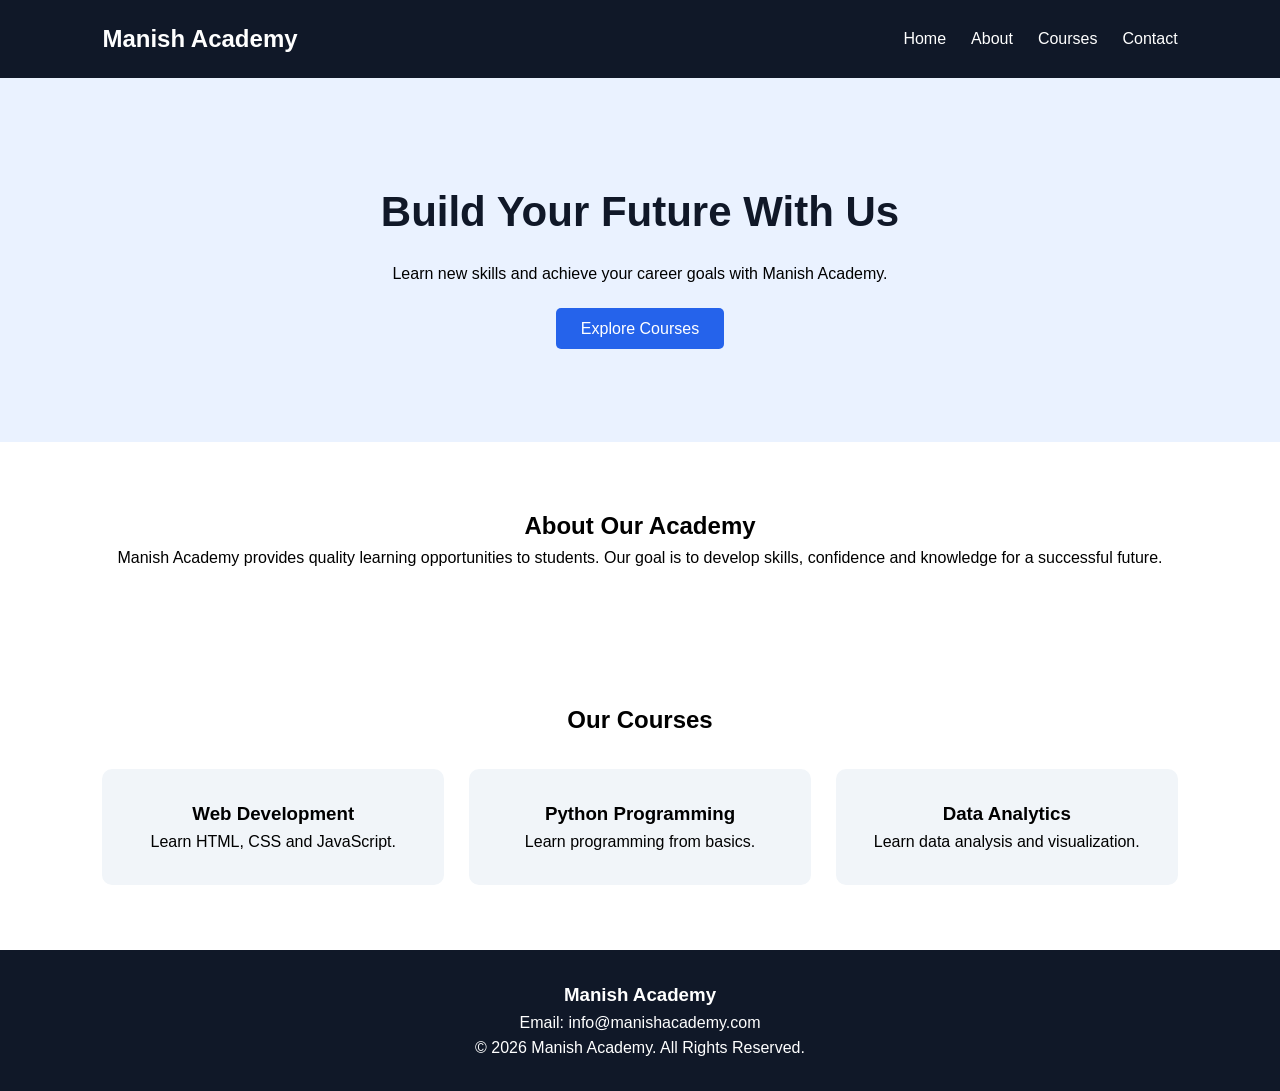
==== index.html @ f303ec6b "Add Web Development Level 1 Landing Page" ====
<!DOCTYPE html>
<html lang="en">
<head>
    <meta charset="UTF-8">
    <meta name="viewport" content="width=device-width, initial-scale=1.0">
    <title>Manish Academy</title>
    <link rel="stylesheet" href="style.css">
</head>
<body>

    <header>
        <nav class="navbar">
            <h2>Manish Academy</h2>
            <ul>
                <li><a href="#home">Home</a></li>
                <li><a href="#about">About</a></li>
                <li><a href="#courses">Courses</a></li>
                <li><a href="#contact">Contact</a></li>
            </ul>
        </nav>
    </header>

    <section class="hero" id="home">
        <h1>Build Your Future With Us</h1>
        <p>Learn new skills and achieve your career goals
           with Manish Academy.</p>
        <a href="#courses" class="btn">Explore Courses</a>
    </section>

    <section class="about" id="about">
        <h2>About Our Academy</h2>
        <p>
            Manish Academy provides quality learning
            opportunities to students. Our goal is to
            develop skills, confidence and knowledge
            for a successful future.
        </p>
    </section>

    <section class="courses" id="courses">
        <h2>Our Courses</h2>

        <div class="cards">
            <div class="card">
                <h3>Web Development</h3>
                <p>Learn HTML, CSS and JavaScript.</p>
            </div>

            <div class="card">
                <h3>Python Programming</h3>
                <p>Learn programming from basics.</p>
            </div>

            <div class="card">
                <h3>Data Analytics</h3>
                <p>Learn data analysis and visualization.</p>
            </div>
        </div>
    </section>

    <footer id="contact">
        <h3>Manish Academy</h3>
        <p>Email: info@manishacademy.com</p>
        <p>© 2026 Manish Academy. All Rights Reserved.</p>
    </footer>

</body>
</html>
---- style.css ----
* {
    margin: 0;
    padding: 0;
    box-sizing: border-box;
}

body {
    font-family: Arial, sans-serif;
    line-height: 1.6;
}

.navbar {
    background: #101828;
    color: white;
    padding: 20px 8%;
    display: flex;
    justify-content: space-between;
    align-items: center;
}

.navbar ul {
    display: flex;
    list-style: none;
    gap: 25px;
}

.navbar a {
    color: white;
    text-decoration: none;
}

.hero {
    background: #eaf2ff;
    text-align: center;
    padding: 100px 20px;
}

.hero h1 {
    font-size: 42px;
    color: #101828;
}

.hero p {
    margin: 15px 0 30px;
}

.btn {
    background: #2563eb;
    color: white;
    padding: 12px 25px;
    text-decoration: none;
    border-radius: 5px;
}

.about, .courses {
    padding: 65px 8%;
    text-align: center;
}

.cards {
    display: flex;
    gap: 25px;
    margin-top: 30px;
}

.card {
    flex: 1;
    padding: 30px 20px;
    background: #f1f5f9;
    border-radius: 10px;
}

footer {
    background: #101828;
    color: white;
    text-align: center;
    padding: 30px;
}

@media (max-width: 600px) {
    .navbar {
        flex-direction: column;
        gap: 15px;
    }

    .navbar ul {
        flex-wrap: wrap;
        justify-content: center;
        gap: 12px;
    }

    .hero h1 {
        font-size: 30px;
    }

    .cards {
        flex-direction: column;
    }
}
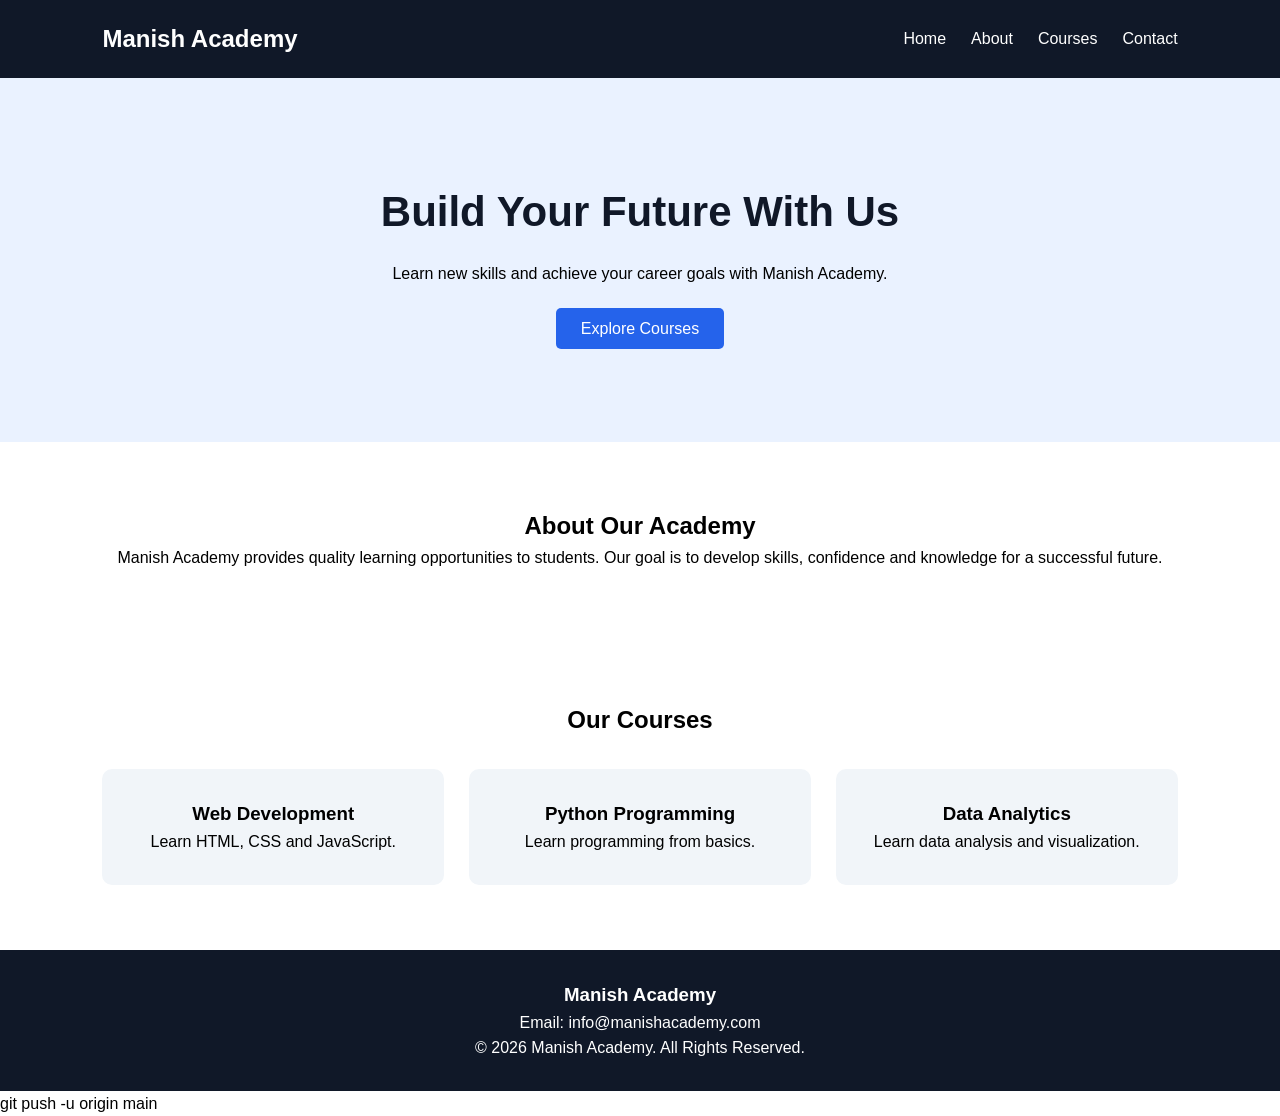
==== commit 034543e0: "Update landing page" ====
--- a/index.html
+++ b/index.html
@@ -67,3 +67,4 @@
 
 </body>
 </html>
+git push -u origin main
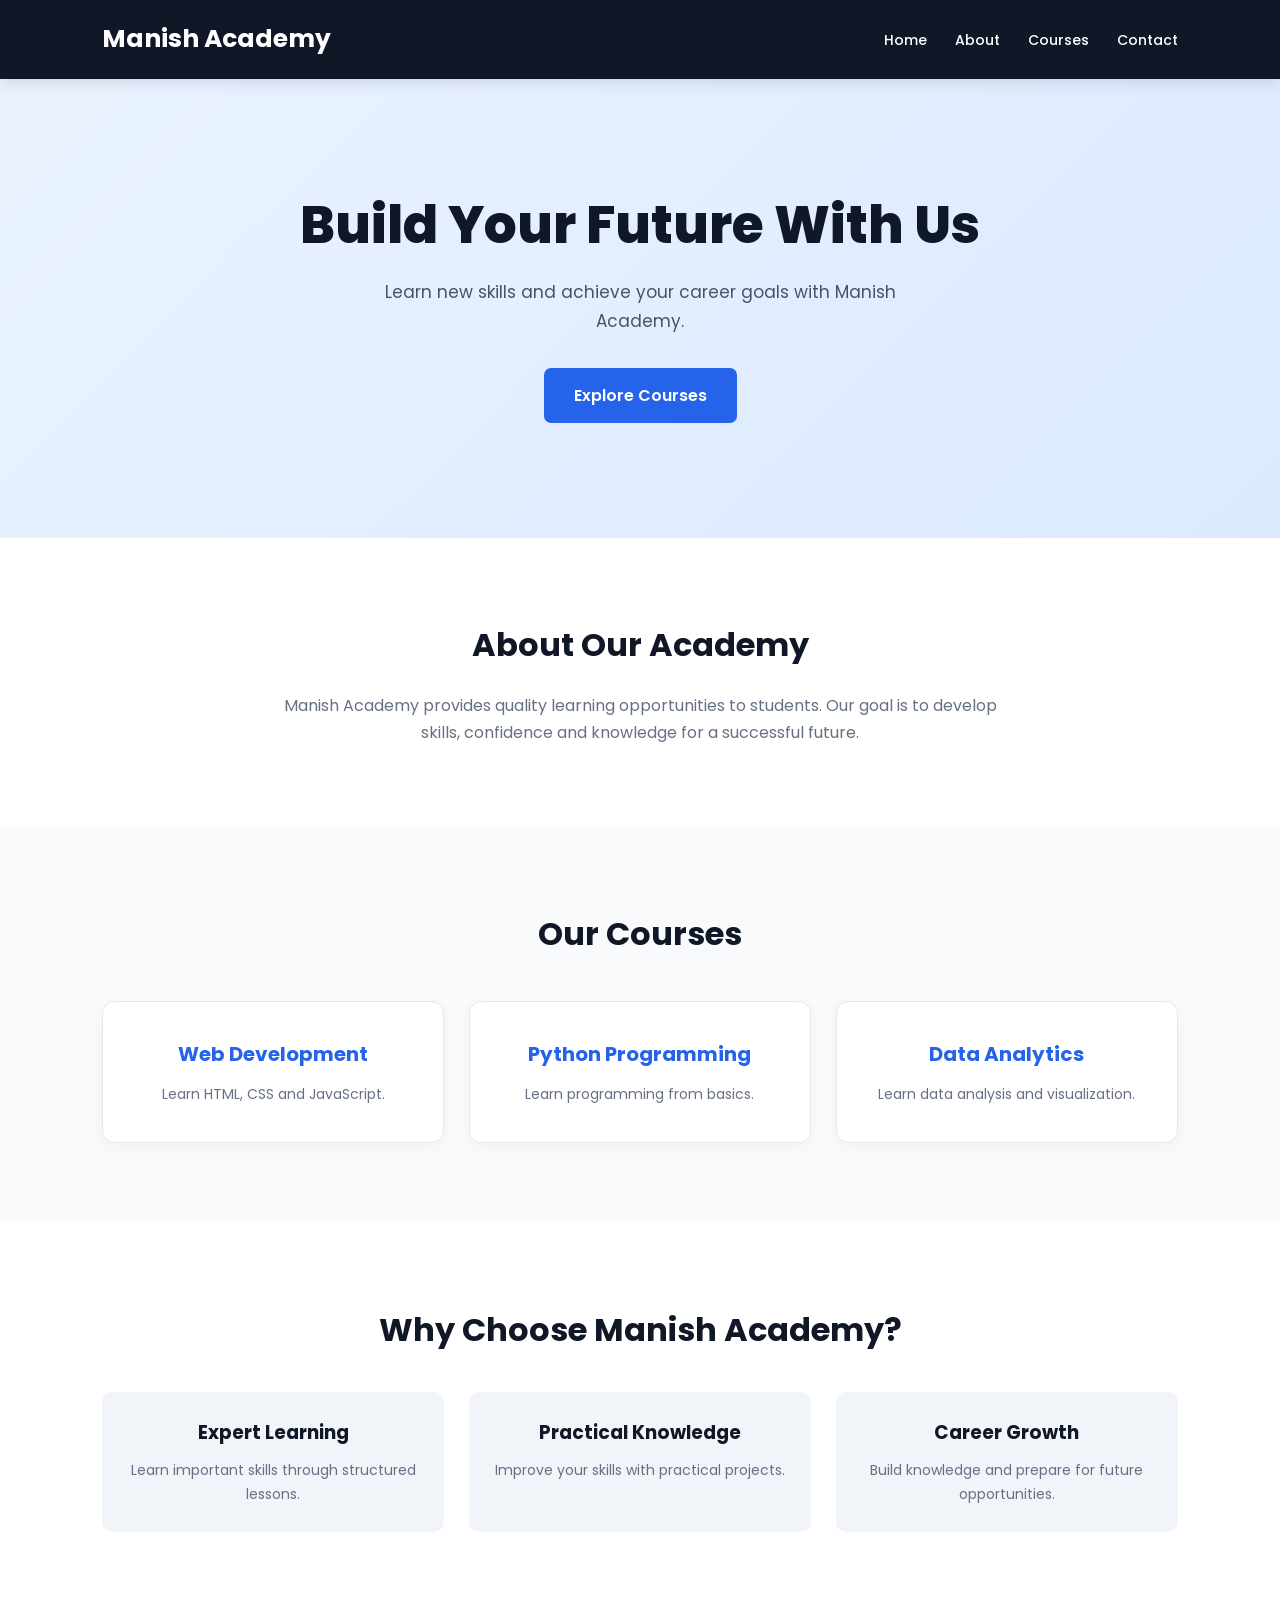
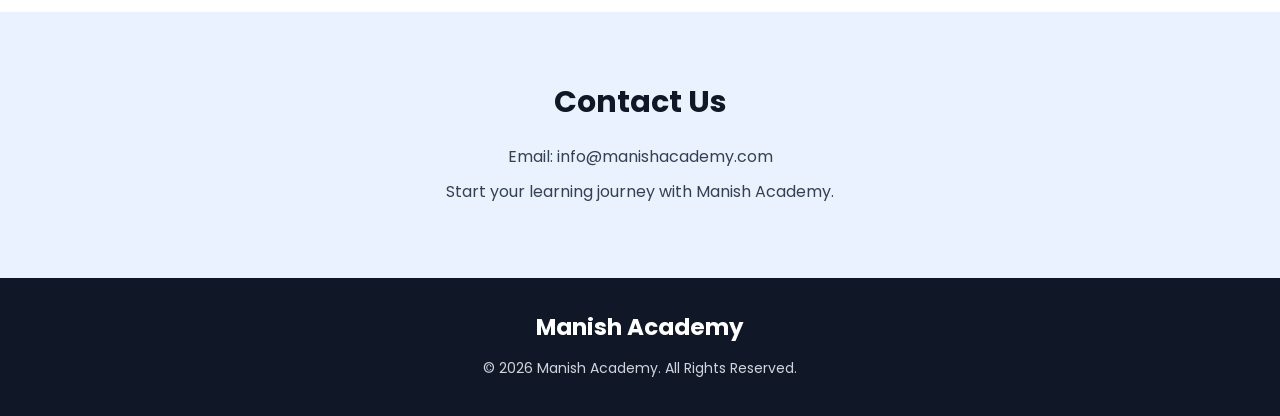
==== commit 20de2bba: "Improve landing page styling" ====
--- a/index.html
+++ b/index.html
@@ -59,12 +59,40 @@
         </div>
     </section>
 
-    <footer id="contact">
+        <!-- Why Choose Us Section -->
+    <section class="features">
+        <h2>Why Choose Manish Academy?</h2>
+
+        <div class="feature-list">
+            <div class="feature-item">
+                <h3>Expert Learning</h3>
+                <p>Learn important skills through structured lessons.</p>
+            </div>
+
+            <div class="feature-item">
+                <h3>Practical Knowledge</h3>
+                <p>Improve your skills with practical projects.</p>
+            </div>
+
+            <div class="feature-item">
+                <h3>Career Growth</h3>
+                <p>Build knowledge and prepare for future opportunities.</p>
+            </div>
+        </div>
+    </section>
+
+
+    <section class="contact" id="contact">
+        <h2>Contact Us</h2>
+        <p>Email: info@manishacademy.com</p>
+        <p>Start your learning journey with Manish Academy.</p>
+    </section>
+
+    <!-- Footer -->
+    <footer>
         <h3>Manish Academy</h3>
-        <p>Email: info@manishacademy.com</p>
         <p>© 2026 Manish Academy. All Rights Reserved.</p>
     </footer>
 
 </body>
 </html>
-git push -u origin main
--- a/style.css
+++ b/style.css
@@ -1,100 +1,283 @@
+@import url('https://fonts.googleapis.com/css2?family=Poppins:wght@400;500;600;700;800&display=swap');
 
 * {
     margin: 0;
     padding: 0;
     box-sizing: border-box;
+    scroll-behavior: smooth;
 }
 
 body {
-    font-family: Arial, sans-serif;
-    line-height: 1.6;
+    font-family: 'Poppins', sans-serif;
+    line-height: 1.7;
+    color: #344054;
+    background: #ffffff;
+}
+
+/* NAVBAR */
+
+header {
+    position: sticky;
+    top: 0;
+    z-index: 1000;
 }
 
 .navbar {
     background: #101828;
     color: white;
-    padding: 20px 8%;
+    padding: 18px 8%;
     display: flex;
     justify-content: space-between;
     align-items: center;
+    flex-wrap: wrap;
+    box-shadow: 0 3px 15px rgba(0,0,0,0.12);
+}
+
+.navbar h2 {
+    font-size: 25px;
+    font-weight: 700;
+    color: #ffffff;
 }
 
 .navbar ul {
     display: flex;
     list-style: none;
-    gap: 25px;
+    gap: 28px;
 }
 
 .navbar a {
-    color: white;
+    color: #ffffff;
     text-decoration: none;
-}
+    font-size: 14px;
+    font-weight: 500;
+    transition: 0.3s;
+}
+
+.navbar a:hover {
+    color: #60a5fa;
+}
+
+/* HERO SECTION */
 
 .hero {
-    background: #eaf2ff;
-    text-align: center;
-    padding: 100px 20px;
+    background: linear-gradient(135deg, #eaf2ff, #dbeafe);
+    text-align: center;
+    padding: 115px 20px;
 }
 
 .hero h1 {
-    font-size: 42px;
-    color: #101828;
+    font-size: clamp(32px, 5vw, 52px);
+    line-height: 1.2;
+    color: #101828;
+    font-weight: 800;
+    max-width: 850px;
+    margin: auto;
 }
 
 .hero p {
-    margin: 15px 0 30px;
+    margin: 22px auto 32px;
+    font-size: 17px;
+    color: #475467;
+    max-width: 600px;
 }
 
 .btn {
+    display: inline-block;
     background: #2563eb;
     color: white;
-    padding: 12px 25px;
+    padding: 14px 30px;
     text-decoration: none;
-    border-radius: 5px;
-}
-
-.about, .courses {
-    padding: 65px 8%;
-    text-align: center;
+    border-radius: 7px;
+    font-weight: 600;
+    transition: 0.3s;
+}
+
+.btn:hover {
+    background: #1d4ed8;
+    transform: translateY(-3px);
+    box-shadow: 0 8px 20px rgba(37,99,235,0.2);
+}
+
+/* COMMON SECTION */
+
+.about,
+.courses,
+.features {
+    padding: 80px 8%;
+    text-align: center;
+}
+
+.about h2,
+.courses h2,
+.features h2 {
+    font-size: 32px;
+    color: #101828;
+    margin-bottom: 20px;
+}
+
+.about p {
+    max-width: 750px;
+    margin: auto;
+    font-size: 16px;
+    color: #667085;
+}
+
+/* COURSES */
+
+.courses {
+    background: #f8fafc;
 }
 
 .cards {
-    display: flex;
+    display: grid;
+    grid-template-columns: repeat(3, 1fr);
     gap: 25px;
-    margin-top: 30px;
+    margin-top: 40px;
 }
 
 .card {
-    flex: 1;
-    padding: 30px 20px;
+    padding: 35px 25px;
+    background: white;
+    border: 1px solid #e4e7ec;
+    border-radius: 12px;
+    box-shadow: 0 5px 20px rgba(16,24,40,0.04);
+    transition: 0.3s;
+}
+
+.card:hover {
+    transform: translateY(-8px);
+    box-shadow: 0 12px 30px rgba(16,24,40,0.10);
+}
+
+.card h3 {
+    color: #2563eb;
+    font-size: 20px;
+    margin-bottom: 12px;
+}
+
+.card p {
+    color: #667085;
+    font-size: 14px;
+}
+
+/* FEATURES */
+
+.features {
+    background: #ffffff;
+}
+
+.feature-list {
+    display: grid;
+    grid-template-columns: repeat(3, 1fr);
+    gap: 25px;
+    margin-top: 35px;
+}
+
+.feature-item {
     background: #f1f5f9;
+    padding: 25px;
     border-radius: 10px;
 }
+
+.feature-item h3 {
+    color: #101828;
+    margin-bottom: 10px;
+}
+
+.feature-item p {
+    color: #667085;
+    font-size: 14px;
+}
+
+/* CONTACT */
+
+.contact {
+    padding: 65px 20px;
+    text-align: center;
+    background: #eaf2ff;
+}
+
+.contact h2 {
+    font-size: 30px;
+    color: #101828;
+    margin-bottom: 15px;
+}
+
+.contact p {
+    margin: 8px 0;
+}
+
+/* FOOTER */
 
 footer {
     background: #101828;
     color: white;
     text-align: center;
-    padding: 30px;
-}
-
-@media (max-width: 600px) {
+    padding: 30px 20px;
+}
+
+footer h3 {
+    font-size: 23px;
+    margin-bottom: 10px;
+}
+
+footer p {
+    color: #d0d5dd;
+    font-size: 14px;
+    margin: 5px 0;
+}
+
+/* RESPONSIVE DESIGN */
+
+@media (max-width: 768px) {
     .navbar {
         flex-direction: column;
         gap: 15px;
+        padding: 18px 5%;
     }
 
     .navbar ul {
+        justify-content: center;
         flex-wrap: wrap;
-        justify-content: center;
-        gap: 12px;
-    }
-
-    .hero h1 {
-        font-size: 30px;
-    }
-
-    .cards {
-        flex-direction: column;
-    }
-}
+        gap: 15px;
+    }
+
+    .cards,
+    .feature-list {
+        grid-template-columns: 1fr;
+    }
+
+    .hero {
+        padding: 85px 20px;
+    }
+
+    .about,
+    .courses,
+    .features {
+        padding: 60px 6%;
+    }
+
+    .about h2,
+    .courses h2,
+    .features h2 {
+        font-size: 27px;
+    }
+}
+
+@media (max-width: 400px) {
+    .navbar h2 {
+        font-size: 22px;
+    }
+
+    .navbar ul {
+        gap: 11px;
+    }
+
+    .navbar a {
+        font-size: 13px;
+    }
+
+    .hero p {
+        font-size: 15px;
+    }
+}
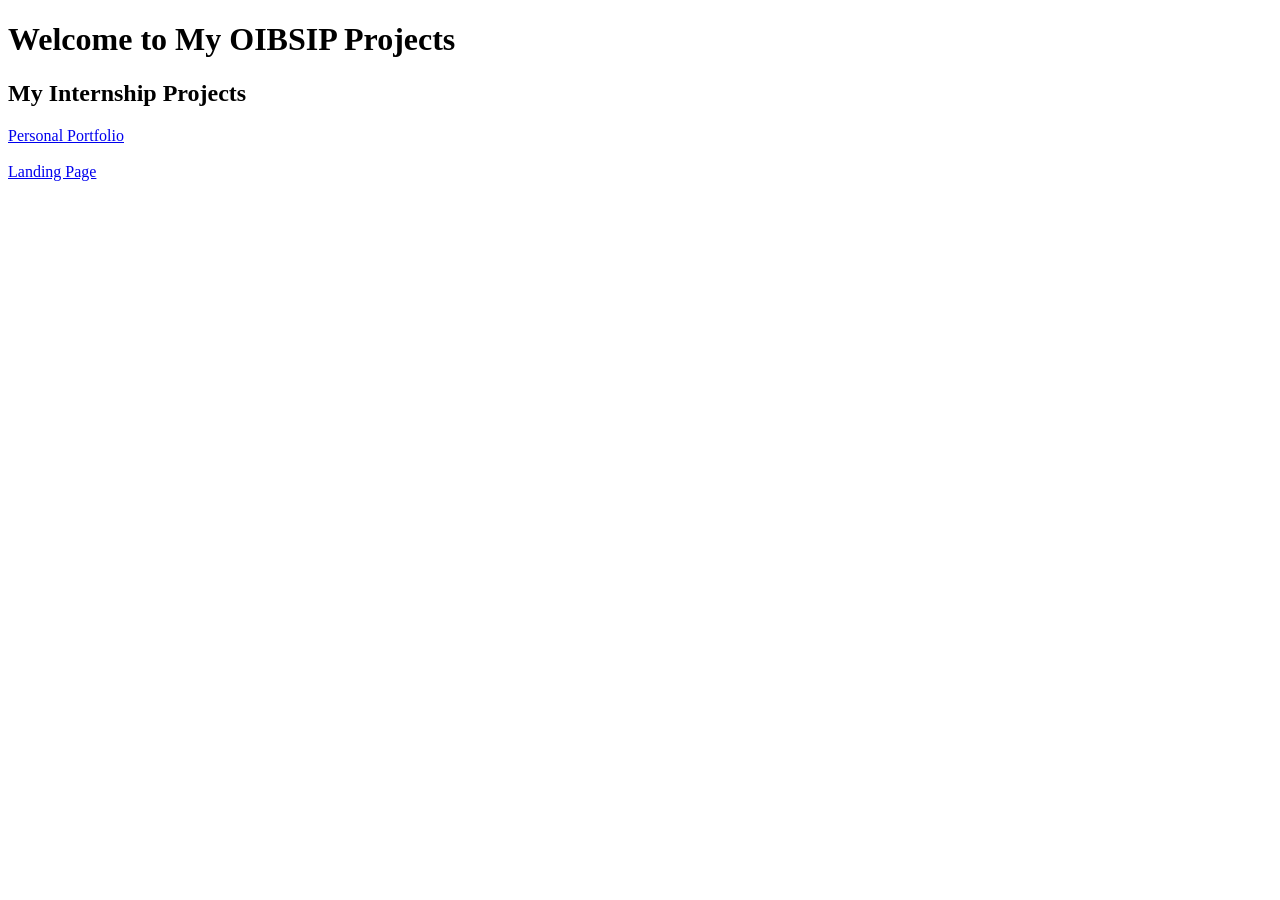
==== commit a49ab0ff: "Add main OIBSIP homepage" ====
--- a/index.html
+++ b/index.html
@@ -1,98 +1,21 @@
-
 <!DOCTYPE html>
 <html lang="en">
 <head>
     <meta charset="UTF-8">
     <meta name="viewport" content="width=device-width, initial-scale=1.0">
-    <title>Manish Academy</title>
-    <link rel="stylesheet" href="style.css">
+    <title>Manish More | OIBSIP Projects</title>
 </head>
 <body>
 
-    <header>
-        <nav class="navbar">
-            <h2>Manish Academy</h2>
-            <ul>
-                <li><a href="#home">Home</a></li>
-                <li><a href="#about">About</a></li>
-                <li><a href="#courses">Courses</a></li>
-                <li><a href="#contact">Contact</a></li>
-            </ul>
-        </nav>
-    </header>
+    <h1>Welcome to My OIBSIP Projects</h1>
 
-    <section class="hero" id="home">
-        <h1>Build Your Future With Us</h1>
-        <p>Learn new skills and achieve your career goals
-           with Manish Academy.</p>
-        <a href="#courses" class="btn">Explore Courses</a>
-    </section>
+    <h2>My Internship Projects</h2>
 
-    <section class="about" id="about">
-        <h2>About Our Academy</h2>
-        <p>
-            Manish Academy provides quality learning
-            opportunities to students. Our goal is to
-            develop skills, confidence and knowledge
-            for a successful future.
-        </p>
-    </section>
+    <a href="WebDev-L1-PersonalPortfolio/">Personal Portfolio</a>
 
-    <section class="courses" id="courses">
-        <h2>Our Courses</h2>
+    <br><br>
 
-        <div class="cards">
-            <div class="card">
-                <h3>Web Development</h3>
-                <p>Learn HTML, CSS and JavaScript.</p>
-            </div>
-
-            <div class="card">
-                <h3>Python Programming</h3>
-                <p>Learn programming from basics.</p>
-            </div>
-
-            <div class="card">
-                <h3>Data Analytics</h3>
-                <p>Learn data analysis and visualization.</p>
-            </div>
-        </div>
-    </section>
-
-        <!-- Why Choose Us Section -->
-    <section class="features">
-        <h2>Why Choose Manish Academy?</h2>
-
-        <div class="feature-list">
-            <div class="feature-item">
-                <h3>Expert Learning</h3>
-                <p>Learn important skills through structured lessons.</p>
-            </div>
-
-            <div class="feature-item">
-                <h3>Practical Knowledge</h3>
-                <p>Improve your skills with practical projects.</p>
-            </div>
-
-            <div class="feature-item">
-                <h3>Career Growth</h3>
-                <p>Build knowledge and prepare for future opportunities.</p>
-            </div>
-        </div>
-    </section>
-
-
-    <section class="contact" id="contact">
-        <h2>Contact Us</h2>
-        <p>Email: info@manishacademy.com</p>
-        <p>Start your learning journey with Manish Academy.</p>
-    </section>
-
-    <!-- Footer -->
-    <footer>
-        <h3>Manish Academy</h3>
-        <p>© 2026 Manish Academy. All Rights Reserved.</p>
-    </footer>
+    <a href="webDev-L1-landing%20page/">Landing Page</a>
 
 </body>
-</html>
+</html>
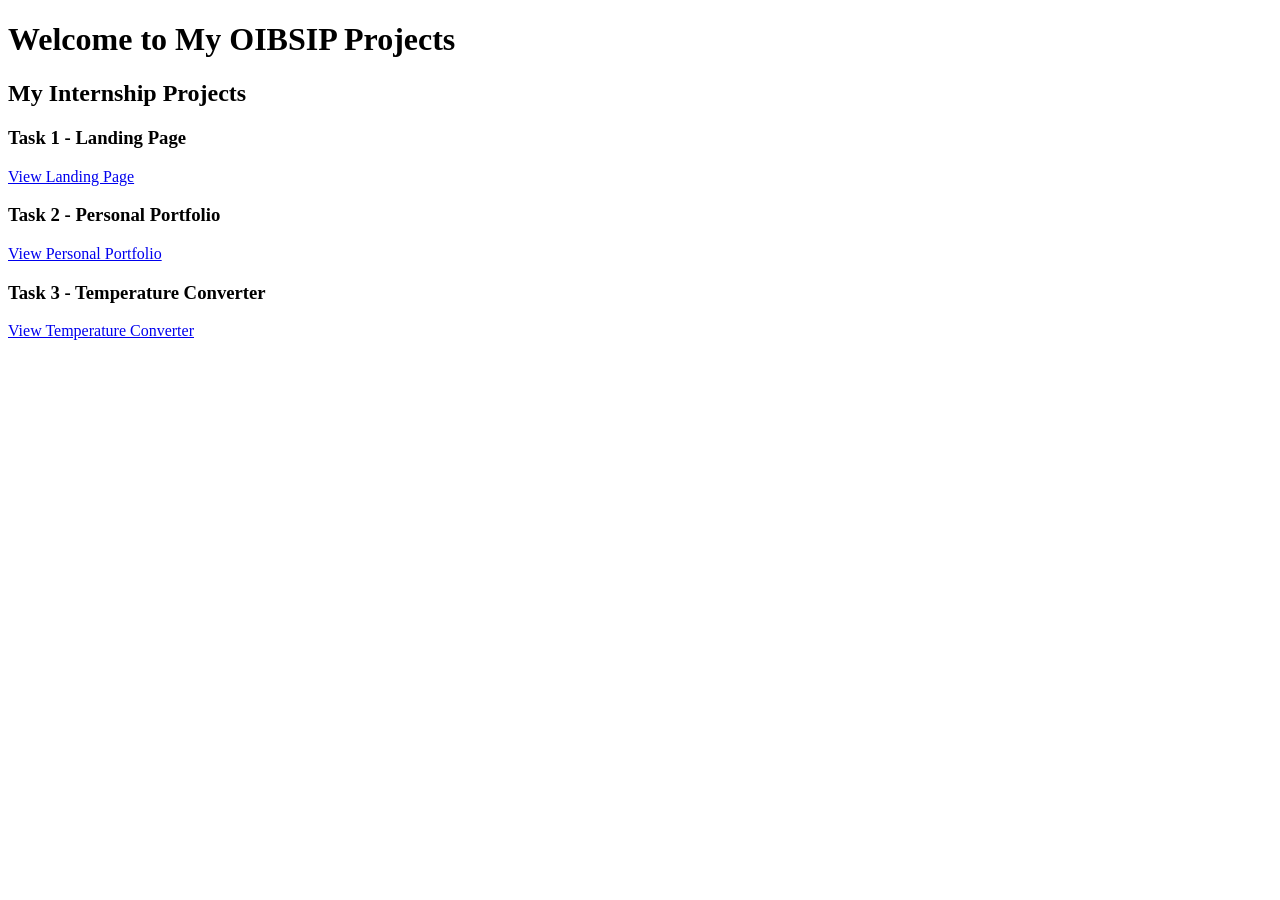
==== commit 3d8aef02: "Add all three internship project links" ====
--- a/index.html
+++ b/index.html
@@ -11,11 +11,20 @@
 
     <h2>My Internship Projects</h2>
 
-    <a href="WebDev-L1-PersonalPortfolio/">Personal Portfolio</a>
+    <h3>Task 1 - Landing Page</h3>
+    <a href="webDev-L1-landing%20page/">
+        View Landing Page
+    </a>
 
-    <br><br>
+    <h3>Task 2 - Personal Portfolio</h3>
+    <a href="WebDev-L1-PersonalPortfolio/">
+        View Personal Portfolio
+    </a>
 
-    <a href="webDev-L1-landing%20page/">Landing Page</a>
+    <h3>Task 3 - Temperature Converter</h3>
+    <a href="WebDev-L1-TemperatureConverter/">
+        View Temperature Converter
+    </a>
 
 </body>
-</html>+</html>
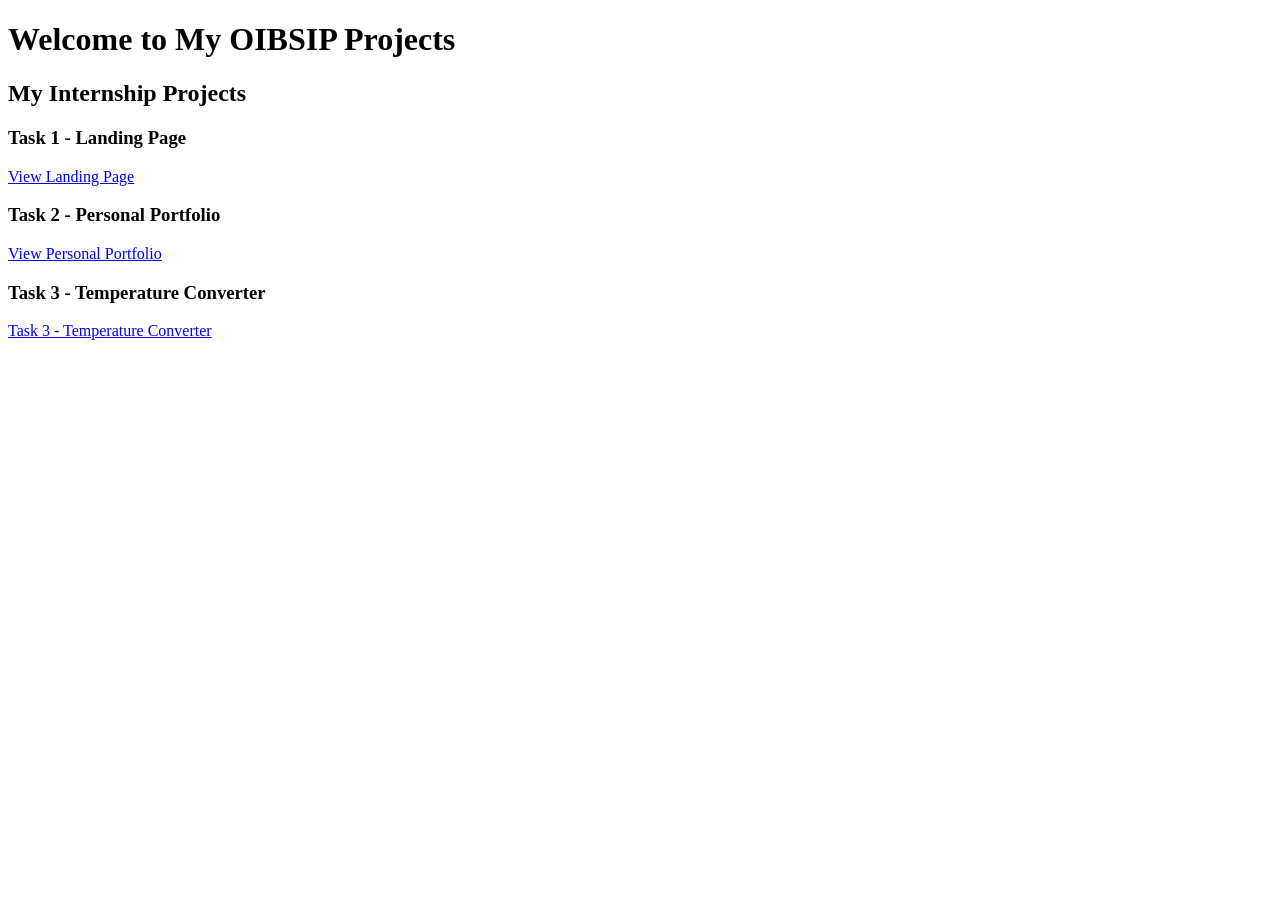
==== commit ca2f7741: "Fix Task 3 link" ====
--- a/index.html
+++ b/index.html
@@ -22,9 +22,9 @@
     </a>
 
     <h3>Task 3 - Temperature Converter</h3>
-    <a href="WebDev-L1-TemperatureConverter/">
-        View Temperature Converter
-    </a>
+    <a href="./webDev-L1-TemperatureConverter/">
+    Task 3 - Temperature Converter
+</a>
 
 </body>
 </html>
